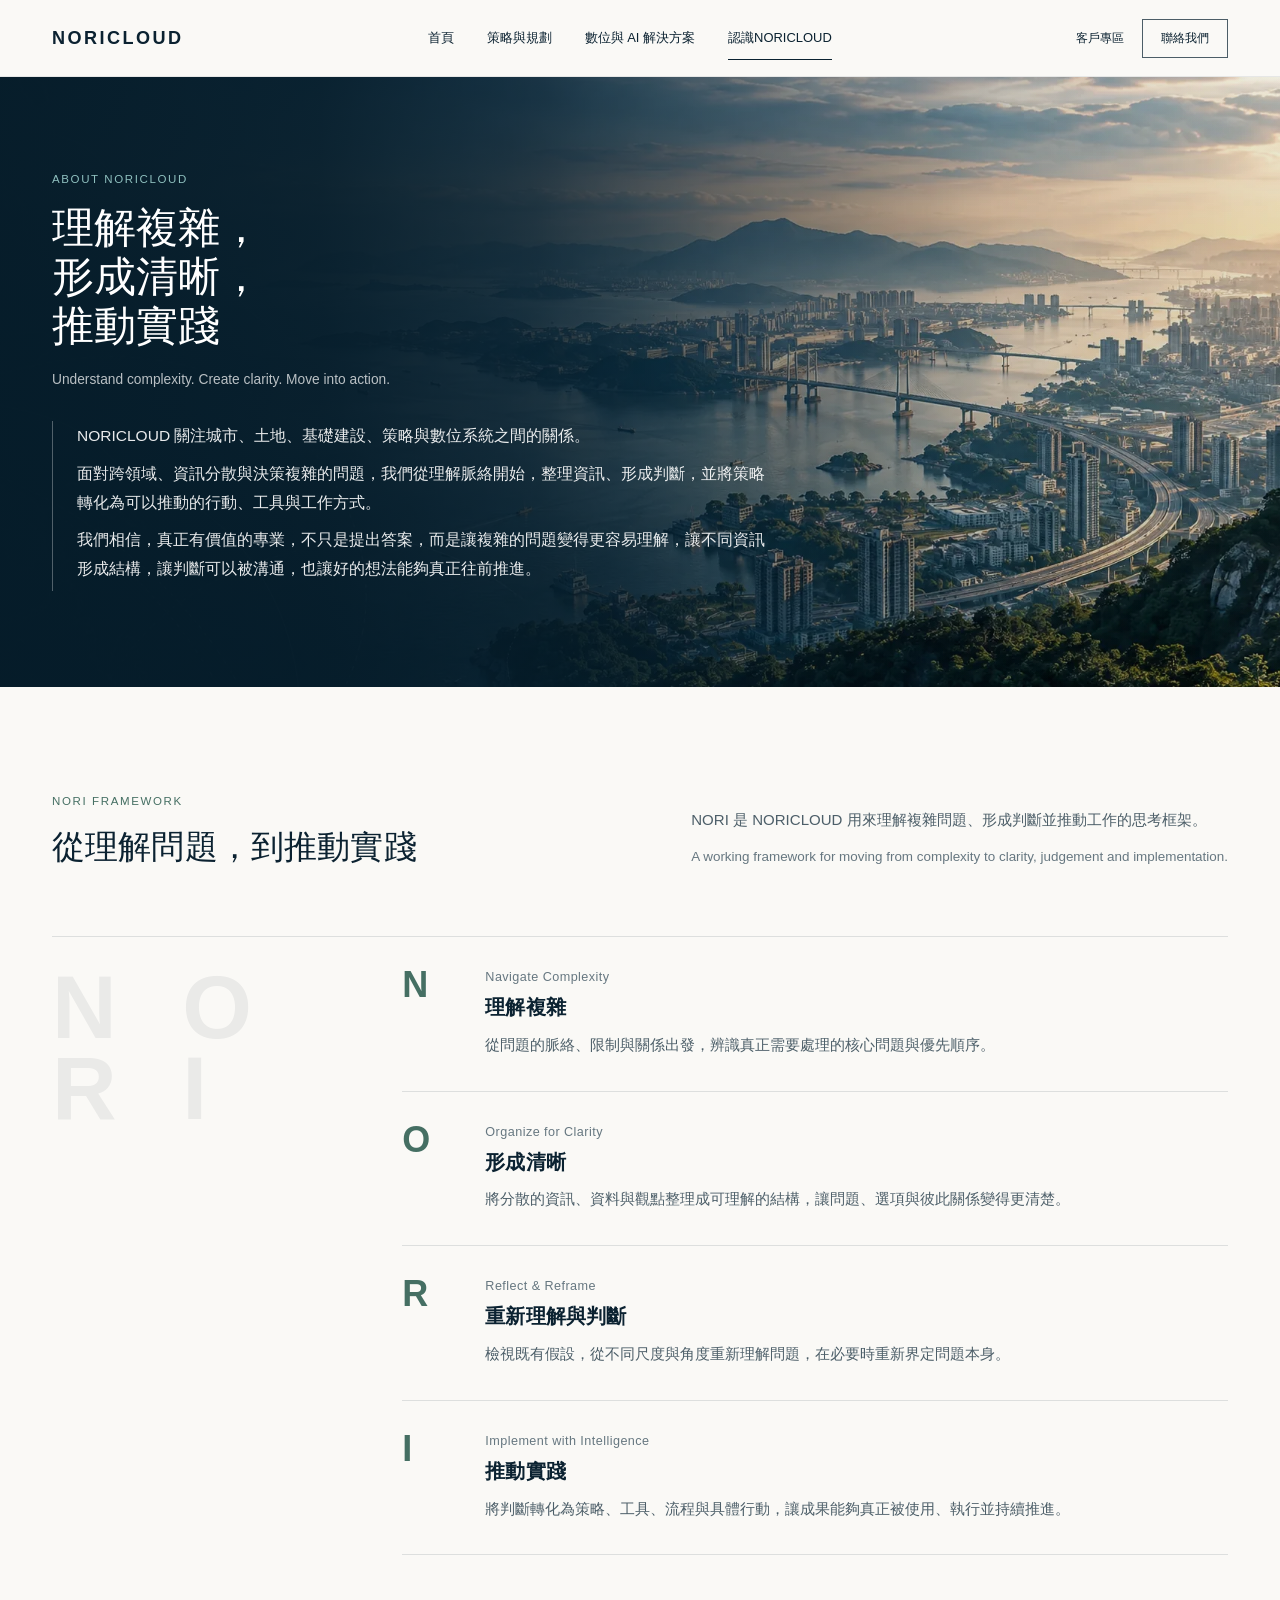
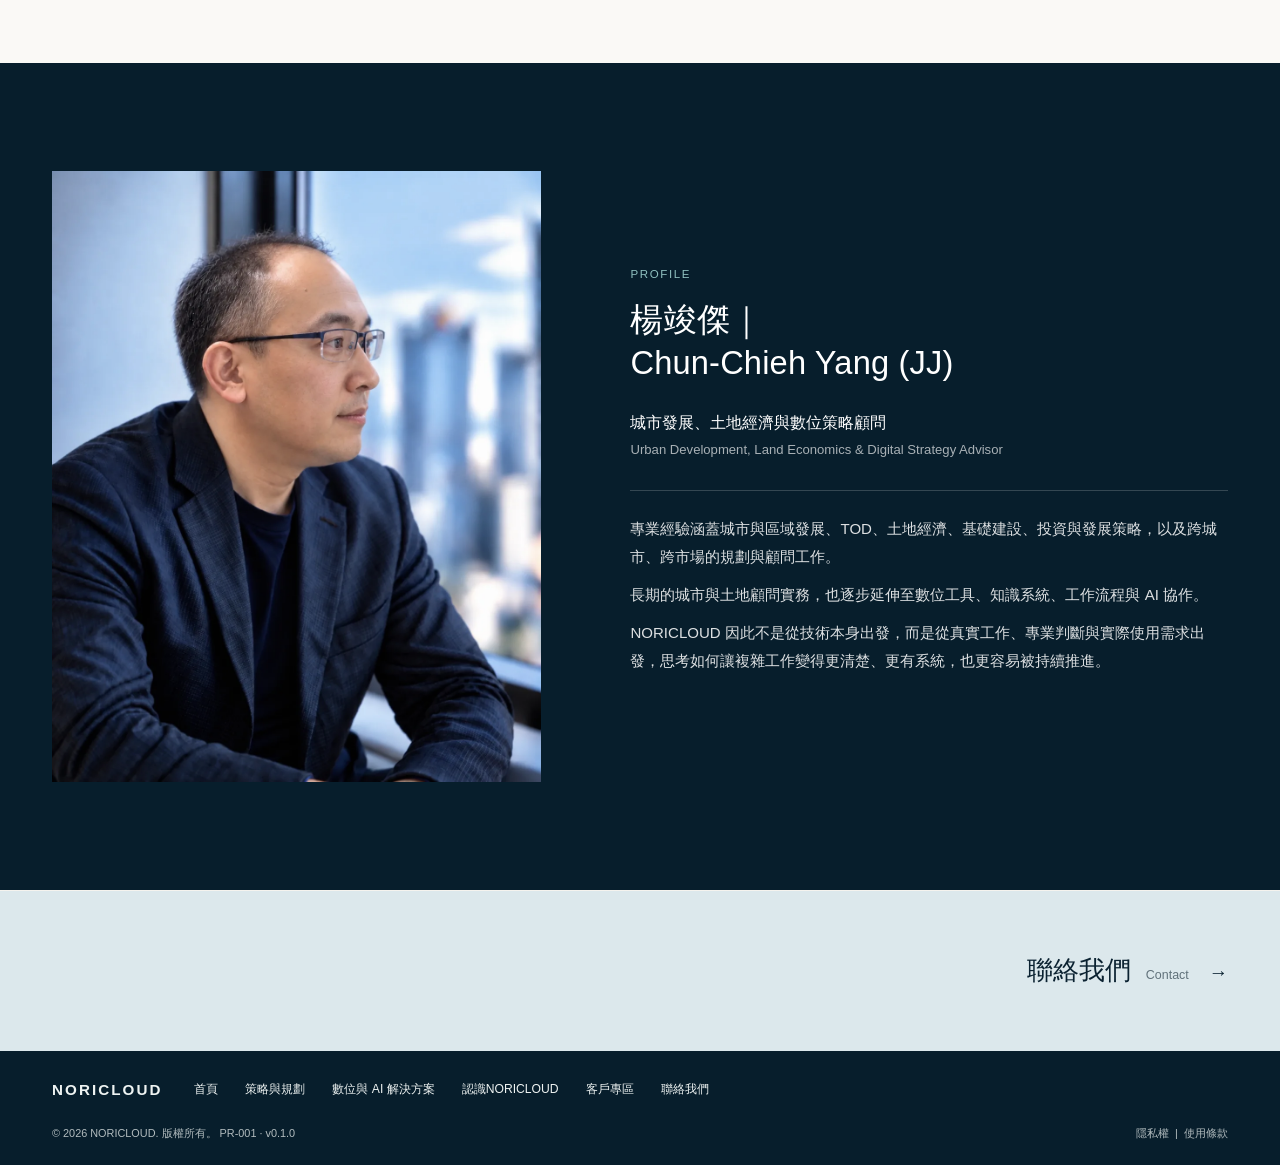
==== about/index.html @ af7c60e8 "PR-001: promote accepted preview v0.1.0-preview.3 to production v0.1.0" ====
<!DOCTYPE html>

<html lang="zh-Hant">
<head>
<meta charset="utf-8"/>
<meta content="width=device-width,initial-scale=1" name="viewport"/>
<meta content="認識 NORICLOUD — 理解複雜，形成清晰，推動實踐。" name="description"/>
<title>認識 NORICLOUD | NORICLOUD</title>
<style>
:root{
  --paper:#f5f3ee; --paper2:#faf9f6; --ink:#0b2231; --muted:#53636d;
  --navy:#071e2c; --line:rgba(11,34,49,.12); --white:#fff; --accent:#456f63; --max:1580px;
}
*{box-sizing:border-box} html{scroll-behavior:smooth}
body{margin:0;background:var(--paper);color:var(--ink);font-family:"Segoe UI","Noto Sans TC","PingFang TC","Microsoft JhengHei",Arial,sans-serif;line-height:1.65;-webkit-font-smoothing:antialiased}
a{color:inherit;text-decoration:none} img{display:block;max-width:100%}
.shell{width:min(calc(100% - 104px),var(--max));margin:auto}
.content-shell{width:min(calc(100% - 104px),var(--max));margin:auto}

/* Exact shared Home / D&A header system */
header{position:sticky;top:0;z-index:30;background:rgba(250,249,246,.97);border-bottom:1px solid rgba(11,34,49,.08);backdrop-filter:blur(14px)}
.header{height:76px;display:grid;grid-template-columns:auto 1fr auto;align-items:center;gap:40px}
.brand,.footer-brand{font-family:"Segoe UI","Noto Sans TC","Microsoft JhengHei",Arial,sans-serif;letter-spacing:.12em;font-weight:700}
.brand{font-size:1.13rem;line-height:1;letter-spacing:.135em}
.mainnav{justify-self:center;display:flex;gap:33px;font:400 .81rem "Segoe UI","Noto Sans TC","Microsoft JhengHei",Arial,sans-serif}
.mainnav a{height:76px;display:flex;align-items:center;position:relative;white-space:nowrap}
.mainnav .active:after{content:"";position:absolute;left:0;right:0;bottom:16px;height:1px;background:var(--ink)}
.actions{display:flex;align-items:center;gap:18px;font:400 .78rem "Segoe UI","Noto Sans TC","Microsoft JhengHei",Arial,sans-serif;white-space:nowrap}
.lang-switch{display:inline-flex;align-items:center;gap:8px;color:#6f7d84}.lang-switch strong{font-weight:600;color:var(--ink)}.lang-sep{color:#9ca7ac}
.contact-button{display:inline-flex;align-items:center;justify-content:center;min-height:39px;padding:0 18px;border:1px solid rgba(11,34,49,.72);font-weight:400;transition:background .18s ease,color .18s ease}
.contact-button:hover,.contact-button:focus-visible{background:var(--ink);color:white}
.mobile-menu{display:none;justify-self:end;position:relative}.mobile-menu summary{list-style:none;cursor:pointer;font:500 .8rem "Segoe UI","Noto Sans TC","Microsoft JhengHei",Arial,sans-serif;color:var(--ink)}.mobile-menu summary::-webkit-details-marker{display:none}
.mobile-panel{position:absolute;top:34px;right:0;z-index:50;min-width:255px;display:grid;gap:13px;padding:22px 22px 20px;background:rgba(250,249,246,.99);border:1px solid rgba(11,34,49,.10);box-shadow:0 18px 42px rgba(7,30,44,.11)}
.mobile-panel a{font-size:.88rem}.mobile-language{margin-top:5px;padding-top:12px;border-top:1px solid rgba(11,34,49,.09);font-size:.78rem;color:#65747c}

/* About hero: preserved accepted V2 Home Hero asset; only shared typography/geometry alignment */
.hero{min-height:610px;position:relative;overflow:hidden;color:#fff;background:var(--navy)}
.hero-bg{position:absolute;inset:0;background:url("[data-uri]") 58% center/cover no-repeat;transform:scale(1.012)}
.hero-shade{position:absolute;inset:0;background:linear-gradient(90deg,rgba(5,27,40,.96) 0%,rgba(5,27,40,.90) 25%,rgba(5,27,40,.72) 42%,rgba(5,27,40,.38) 60%,rgba(5,27,40,.10) 78%,rgba(5,27,40,.02) 100%),linear-gradient(180deg,rgba(4,24,36,.05),rgba(4,24,36,.14))}
.hero-inner{position:relative;z-index:2;min-height:610px;width:min(calc(100% - 104px),var(--max));margin:auto;display:flex;flex-direction:column;justify-content:center;align-items:flex-start;padding:54px 0}
.kicker{margin:0 0 18px;font:500 .72rem "Segoe UI","Noto Sans TC","Microsoft JhengHei",Arial,sans-serif;letter-spacing:.14em;color:var(--accent)}
.hero .kicker,.profile .kicker{color:#8fc0bf}
.hero h1{margin:0 0 18px;max-width:790px;font-size:clamp(2.5rem,3.25vw,3.65rem);line-height:1.18;font-weight:300;letter-spacing:.002em}
.hero h1 span{display:block;white-space:nowrap}
.hero-en{margin:0 0 30px;max-width:610px;font-size:.86rem;line-height:1.7;color:rgba(255,255,255,.72)}
.hero-copy{max-width:720px;border-left:1px solid rgba(255,255,255,.30);padding-left:24px}
.hero-copy p{margin:0 0 8px;font-size:.97rem;line-height:1.88;color:rgba(255,255,255,.91)}

/* Shared inner-page scale */
.section{padding:108px 0}.nori{background:var(--paper2)}
.section-intro{display:grid;grid-template-columns:minmax(360px,.92fr) minmax(420px,1.08fr);gap:7vw;align-items:end;margin:0 0 68px}
.section-title h2,.profile-copy h2{margin:0;font:300 clamp(2rem,2.55vw,2.75rem)/1.32 "Segoe UI","Noto Sans TC","PingFang TC","Microsoft JhengHei",Arial,sans-serif;letter-spacing:.005em}
.section-note{justify-self:end;max-width:600px}.section-note p{margin:0;color:#4d5f69;font-size:.94rem;font-weight:400;line-height:1.9}.section-note .en{margin-top:10px;color:#667780;font-size:.84rem;line-height:1.72}

.nori-layout{display:grid;grid-template-columns:minmax(220px,.48fr) 1.52fr;gap:7vw;border-top:1px solid var(--line)}
.nori-word{padding-top:30px;display:grid;grid-template-columns:repeat(2,minmax(80px,1fr));align-content:start}
.nori-word span{font-size:clamp(4.2rem,7vw,7rem);font-weight:700;line-height:.9;letter-spacing:-.055em;color:rgba(11,34,49,.065)}
.nori-sequence article{display:grid;grid-template-columns:58px minmax(0,1fr);gap:25px;padding:30px 0 32px;border-bottom:1px solid var(--line)}
.nori-letter{font-size:2.25rem;line-height:1;font-weight:600;color:var(--accent);letter-spacing:-.03em}
.nori-en{margin:0 0 6px;color:#667780;font-size:.79rem;letter-spacing:.035em}.nori-content h3{margin:0 0 10px;font-size:1.22rem;line-height:1.38;font-weight:600;letter-spacing:.005em}.nori-content>p:last-child{margin:0;max-width:760px;color:#4d5f69;font-size:.94rem;line-height:1.85}


/* About-specific human credibility section, using shared navy/accent/text scale */
.profile{background:var(--navy);color:#fff}
.profile-layout{display:grid;grid-template-columns:minmax(410px,.9fr) minmax(480px,1.1fr);gap:7vw;align-items:center}
.profile-photo{margin:0;position:relative;overflow:hidden;aspect-ratio:4/5;background:#d5dcde}.profile-photo img{width:100%;height:100%;object-fit:cover;object-position:52% 50%;filter:saturate(.88) contrast(.99)}
.profile-copy h2{color:#fff}.profile-founder{margin:24px 0 8px;font-size:.9rem;line-height:1.6;font-weight:600;color:#fff}.profile-founder span{margin-left:10px;font-size:.78rem;font-weight:400;color:rgba(255,255,255,.65)}.profile-role{margin:26px 0 4px;font-size:1rem;line-height:1.6;font-weight:500}.profile-role-en{margin:0 0 30px;color:rgba(255,255,255,.65);font-size:.82rem;line-height:1.6}
.profile-body{max-width:680px;padding-top:24px;border-top:1px solid rgba(255,255,255,.18)}.profile-body p{margin:0 0 10px;color:rgba(255,255,255,.86);font-size:.94rem;line-height:1.86}

.contact-strip{background:#dce8ec;padding:58px 0}.contact-strip a{display:flex;justify-content:flex-end;align-items:baseline;gap:15px;font-size:1.65rem;font-weight:300}.contact-strip a span{font-size:.78rem;color:#60717a;font-weight:400}.contact-strip a i{font-style:normal;font-size:1.2rem;margin-left:5px}

/* Exact shared Home / D&A footer system */
footer{background:var(--navy);color:#eef3f2;padding:27px 0 24px}.footer-top{display:grid;grid-template-columns:auto 1fr auto;gap:32px;align-items:center}.footer-brand{font-size:.95rem;letter-spacing:.135em}.footer-links{display:flex;flex-wrap:wrap;gap:27px;font:400 .76rem "Segoe UI","Noto Sans TC","Microsoft JhengHei",Arial,sans-serif}.footer-lang{font:400 .76rem "Segoe UI","Noto Sans TC","Microsoft JhengHei",Arial,sans-serif}.footer-bottom{margin-top:25px;display:flex;justify-content:space-between;gap:20px;font:400 .68rem "Segoe UI","Noto Sans TC","Microsoft JhengHei",Arial,sans-serif;color:rgba(238,243,242,.74)}

.reveal{opacity:0;transform:translateY(18px);transition:opacity .8s cubic-bezier(.2,.7,.2,1),transform .8s cubic-bezier(.2,.7,.2,1);will-change:opacity,transform}.reveal.is-visible{opacity:1;transform:none}@media(prefers-reduced-motion:reduce){.reveal{opacity:1!important;transform:none!important;transition:none!important}}

@media(max-width:1080px){
 .shell,.content-shell,.hero-inner{width:min(calc(100% - 54px),var(--max))}
 .mainnav,.actions{display:none}.mobile-menu{display:block}.header{grid-template-columns:auto 1fr;height:64px}
 .hero,.hero-inner{min-height:570px}.hero h1{font-size:clamp(2.45rem,5vw,3.55rem)}
 .section-intro{grid-template-columns:minmax(300px,.9fr) minmax(360px,1.1fr);gap:5vw}.section-note{justify-self:start;margin-top:0}
 .nori-layout{grid-template-columns:175px 1fr;gap:5vw}.nori-word{grid-template-columns:1fr}
 .profile-layout{grid-template-columns:minmax(320px,.8fr) 1.2fr;gap:6vw}
 .footer-top{grid-template-columns:1fr}.footer-links{gap:20px}
}
@media(max-width:760px){
 .shell,.content-shell,.hero-inner{width:min(calc(100% - 28px),var(--max))}
 .hero,.hero-inner{min-height:590px}.hero-bg{background-position:61% center}.hero-shade{background:linear-gradient(180deg,rgba(4,24,36,.08) 0 28%,rgba(4,24,36,.72) 58%,rgba(4,24,36,.96) 100%)}
 .hero-inner{justify-content:flex-end;padding:190px 0 42px}.hero h1{font-size:clamp(2.45rem,11vw,3.25rem);line-height:1.27}.hero-en{font-size:.82rem;margin-bottom:24px}.hero-copy{padding-left:17px}.hero-copy p{font-size:.93rem;line-height:1.78}
 .section{padding:82px 0}.section-intro{display:block;margin-bottom:44px}.section-note{margin-top:22px}.section-title h2,.profile-copy h2{font-size:clamp(1.85rem,8vw,2.35rem)}
 .nori-layout{display:block;border-top:0}.nori-word{display:flex;gap:14px;border-top:1px solid var(--line);padding:22px 0 18px}.nori-word span{font-size:2.8rem}.nori-sequence article{grid-template-columns:44px 1fr;gap:14px;padding:26px 0}.nori-letter{font-size:2rem}.nori-content h3{font-size:1.12rem}
 .profile-layout{display:block}.profile-photo{margin-bottom:44px}.profile-founder{margin-top:22px}.profile-role{margin-top:8px}
 .contact-strip{padding:42px 0}.contact-strip a{justify-content:flex-start;font-size:1.42rem}
 .footer-links{gap:16px 20px}.footer-bottom{flex-direction:column;gap:10px}
}


/* PR-001 shared header geometry: the Menu right edge follows the same shell on every page. */
@media (max-width:1100px){
  .shell.header{width:min(calc(100% - 54px),1580px);height:64px;grid-template-columns:auto 1fr;gap:16px}
  .shell.header .mainnav,.shell.header .actions{display:none}
  .shell.header .mobile-menu{display:block;justify-self:end}
  .shell.header .mobile-menu summary{display:block;padding:0;border:0;font:500 .8rem/1.2 "Segoe UI","Noto Sans TC","Microsoft JhengHei",Arial,sans-serif;color:#0b2231}
}
@media (max-width:760px){
  .shell.header{width:min(calc(100% - 28px),1580px)}
}

/* About mobile Hero: controlled line breaks and a centered, concise image caption. */
.hero-brief,.mobile-about-intro{display:none}
@media (max-width:760px){
  .hero,.hero-inner{min-height:clamp(590px,calc(100svh - 64px),720px)}
  .hero-inner{justify-content:center;padding:38px 0 42px}
  .hero-shade{background:linear-gradient(180deg,rgba(4,24,36,.28) 0%,rgba(4,24,36,.58) 48%,rgba(4,24,36,.85) 100%)}
  .hero h1{font-size:clamp(2.12rem,9.4vw,2.8rem);line-height:1.26;letter-spacing:0;margin-bottom:16px}
  .hero h1 span{display:block;white-space:nowrap}
  .hero h1 .desktop-break{display:none}
  .hero .kicker{margin-bottom:17px}
  .hero-en{margin-bottom:20px;max-width:320px}
  .hero-copy{display:none}
  .hero-brief{display:block;max-width:30ch;margin:0;padding-left:16px;border-left:1px solid rgba(255,255,255,.4);font-size:.92rem;line-height:1.7;color:rgba(255,255,255,.9)}
  .mobile-about-intro{display:block;background:var(--paper);padding:44px 0 54px}
  .mobile-about-intro p{margin:0 0 17px;color:#435661;font-size:.94rem;line-height:1.86}
  .mobile-about-intro p:last-child{margin-bottom:0}
}
</style>
</head>
<body>
<header>
<div class="shell header">
<a class="brand" href="/">NORICLOUD</a>
<nav aria-label="主要導覽" class="mainnav">
<a href="/">首頁</a>
<a href="/strategy-planning/">策略與規劃</a>
<a href="/digital-ai/">數位與 AI 解決方案</a>
<a class="active" href="/about/">認識NORICLOUD</a>
</nav>
<div class="actions">

<a data-preview-pending="client-login" href="#" title="Client Portal — preview target pending">客戶專區</a>
<a class="contact-button" href="/contact/">聯絡我們</a>
</div>
<details class="mobile-menu">
<summary>Menu</summary>
<nav aria-label="行動版導覽" class="mobile-panel">
<a href="/">首頁</a>
<a href="/strategy-planning/">策略與規劃</a>
<a href="/digital-ai/">數位與 AI 解決方案</a>
<a href="/about/">認識NORICLOUD</a>
<a data-preview-pending="client-login" href="#" title="Client Portal — preview target pending">客戶專區</a>
<a href="/contact/">聯絡我們</a>

</nav>
</details>
</div>
</header>
<main id="top">
<section class="hero">
<div aria-hidden="true" class="hero-bg"></div>
<div aria-hidden="true" class="hero-shade"></div>
<div class="hero-inner">
<p class="kicker">ABOUT NORICLOUD</p>
<h1><span>理解複雜，</span><span>形成清晰，</span><span>推動實踐</span></h1>
<p class="hero-en">Understand complexity. Create clarity. Move into action.</p>
<p class="hero-brief">從理解脈絡開始，讓複雜的問題形成可以推動的方向。</p>
<div class="hero-copy">
<p>NORICLOUD 關注城市、土地、基礎建設、策略與數位系統之間的關係。</p>
<p>面對跨領域、資訊分散與決策複雜的問題，我們從理解脈絡開始，整理資訊、形成判斷，並將策略轉化為可以推動的行動、工具與工作方式。</p>
<p>我們相信，真正有價值的專業，不只是提出答案，而是讓複雜的問題變得更容易理解，讓不同資訊形成結構，讓判斷可以被溝通，也讓好的想法能夠真正往前推進。</p>
</div>
</div>
</section>
<section class="mobile-about-intro" aria-label="認識 NORICLOUD 的介紹">
<div class="content-shell">
<p>NORICLOUD 關注城市、土地、基礎建設、策略與數位系統之間的關係。</p>
<p>面對跨領域、資訊分散與決策複雜的問題，我們從理解脈絡開始，整理資訊、形成判斷，並將策略轉化為可以推動的行動、工具與工作方式。</p>
<p>我們相信，真正有價值的專業，不只是提出答案，而是讓複雜的問題變得更容易理解，讓不同資訊形成結構，讓判斷可以被溝通，也讓好的想法能夠真正往前推進。</p>
</div>
</section>
<section aria-labelledby="nori-title" class="nori section reveal">
<div class="content-shell">
<div class="section-intro">
<div class="section-title">
<p class="kicker">NORI FRAMEWORK</p>
<h2 id="nori-title">從理解問題，到推動實踐</h2>
</div>
<div class="section-note">
<p>NORI 是 NORICLOUD 用來理解複雜問題、形成判斷並推動工作的思考框架。</p>
<p class="en">A working framework for moving from complexity to clarity, judgement and implementation.</p>
</div>
</div>
<div class="nori-layout">
<div aria-hidden="true" class="nori-word"><span>N</span><span>O</span><span>R</span><span>I</span></div>
<div class="nori-sequence">
<article><div class="nori-letter">N</div><div class="nori-content"><p class="nori-en">Navigate Complexity</p><h3>理解複雜</h3><p>從問題的脈絡、限制與關係出發，辨識真正需要處理的核心問題與優先順序。</p></div></article>
<article><div class="nori-letter">O</div><div class="nori-content"><p class="nori-en">Organize for Clarity</p><h3>形成清晰</h3><p>將分散的資訊、資料與觀點整理成可理解的結構，讓問題、選項與彼此關係變得更清楚。</p></div></article>
<article><div class="nori-letter">R</div><div class="nori-content"><p class="nori-en">Reflect &amp; Reframe</p><h3>重新理解與判斷</h3><p>檢視既有假設，從不同尺度與角度重新理解問題，在必要時重新界定問題本身。</p></div></article>
<article><div class="nori-letter">I</div><div class="nori-content"><p class="nori-en">Implement with Intelligence</p><h3>推動實踐</h3><p>將判斷轉化為策略、工具、流程與具體行動，讓成果能夠真正被使用、執行並持續推進。</p></div></article>
</div>
</div>

</div>
</section>
<section aria-labelledby="profile-title" class="profile section reveal">
<div class="content-shell profile-layout">
<figure class="profile-photo"><img alt="楊竣傑 Chun-Chieh Yang (JJ) 專業形象照" src="[data-uri]"/></figure>
<div class="profile-copy">
<p class="kicker">PROFILE</p>
<h2 id="profile-title">楊竣傑｜<br/>Chun-Chieh Yang (JJ)</h2>

<p class="profile-role">城市發展、土地經濟與數位策略顧問</p>
<p class="profile-role-en">Urban Development, Land Economics &amp; Digital Strategy Advisor</p>
<div class="profile-body">
<p>專業經驗涵蓋城市與區域發展、TOD、土地經濟、基礎建設、投資與發展策略，以及跨城市、跨市場的規劃與顧問工作。</p>
<p>長期的城市與土地顧問實務，也逐步延伸至數位工具、知識系統、工作流程與 AI 協作。</p>
<p>NORICLOUD 因此不是從技術本身出發，而是從真實工作、專業判斷與實際使用需求出發，思考如何讓複雜工作變得更清楚、更有系統，也更容易被持續推進。</p>
</div>
</div>
</div>
</section>
<section aria-label="Contact" class="contact-strip reveal">
<div class="content-shell"><a href="/contact/">聯絡我們 <span>Contact</span><i>→</i></a></div>
</section>
</main>
<footer>
<div class="shell">
<div class="footer-top">
<a class="footer-brand" href="/">NORICLOUD</a>
<div class="footer-links"><a href="/">首頁</a><a href="/strategy-planning/">策略與規劃</a><a href="/digital-ai/">數位與 AI 解決方案</a><a href="/about/">認識NORICLOUD</a><a data-preview-pending="client-login" href="#" title="Client Portal — preview target pending">客戶專區</a><a href="/contact/">聯絡我們</a></div>

</div>
<div class="footer-bottom"><span>© 2026 NORICLOUD. 版權所有。 <span data-site-version>PR-001 · Preview</span></span><span><a href="/privacy/">隱私權</a> &nbsp;|&nbsp; <a href="/terms/">使用條款</a></span></div>
</div>
</footer>
<script>
const reduced=window.matchMedia('(prefers-reduced-motion: reduce)').matches;
if(!reduced && 'IntersectionObserver' in window){
  const observer=new IntersectionObserver(entries=>{entries.forEach(entry=>{if(entry.isIntersecting){entry.target.classList.add('is-visible');observer.unobserve(entry.target);}})},{threshold:.14});
  document.querySelectorAll('.reveal').forEach(el=>observer.observe(el));
}else{document.querySelectorAll('.reveal').forEach(el=>el.classList.add('is-visible'))}
</script>

<script>
(() => {
  const targets=document.querySelectorAll('[data-site-version]');
  if(!targets.length)return;
  fetch('/version.json',{cache:'no-store'})
    .then(response=>{if(!response.ok)throw new Error('version unavailable');return response.json()})
    .then(data=>{const label=(data.product_id||'PR-001')+' · '+data.version;targets.forEach(node=>{node.textContent=label})})
    .catch(()=>{});
})();
</script>
</body>
</html>
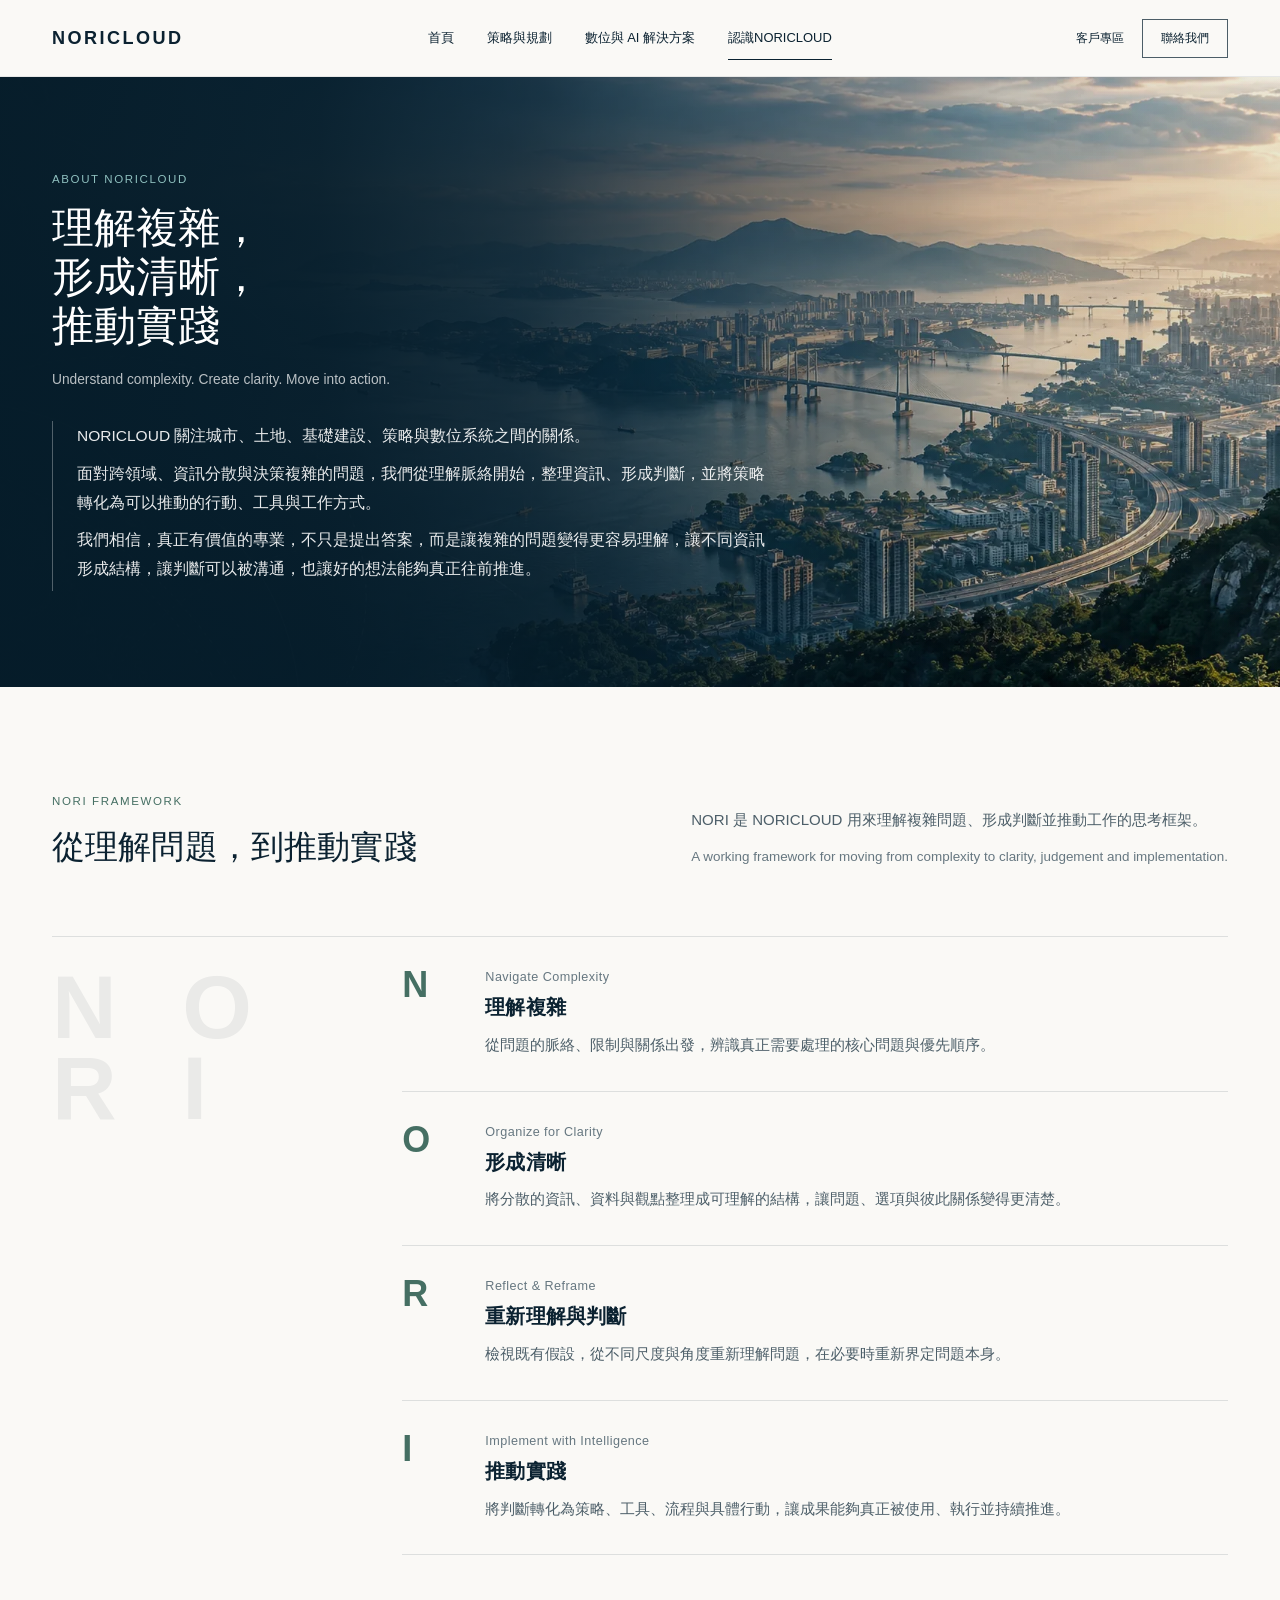
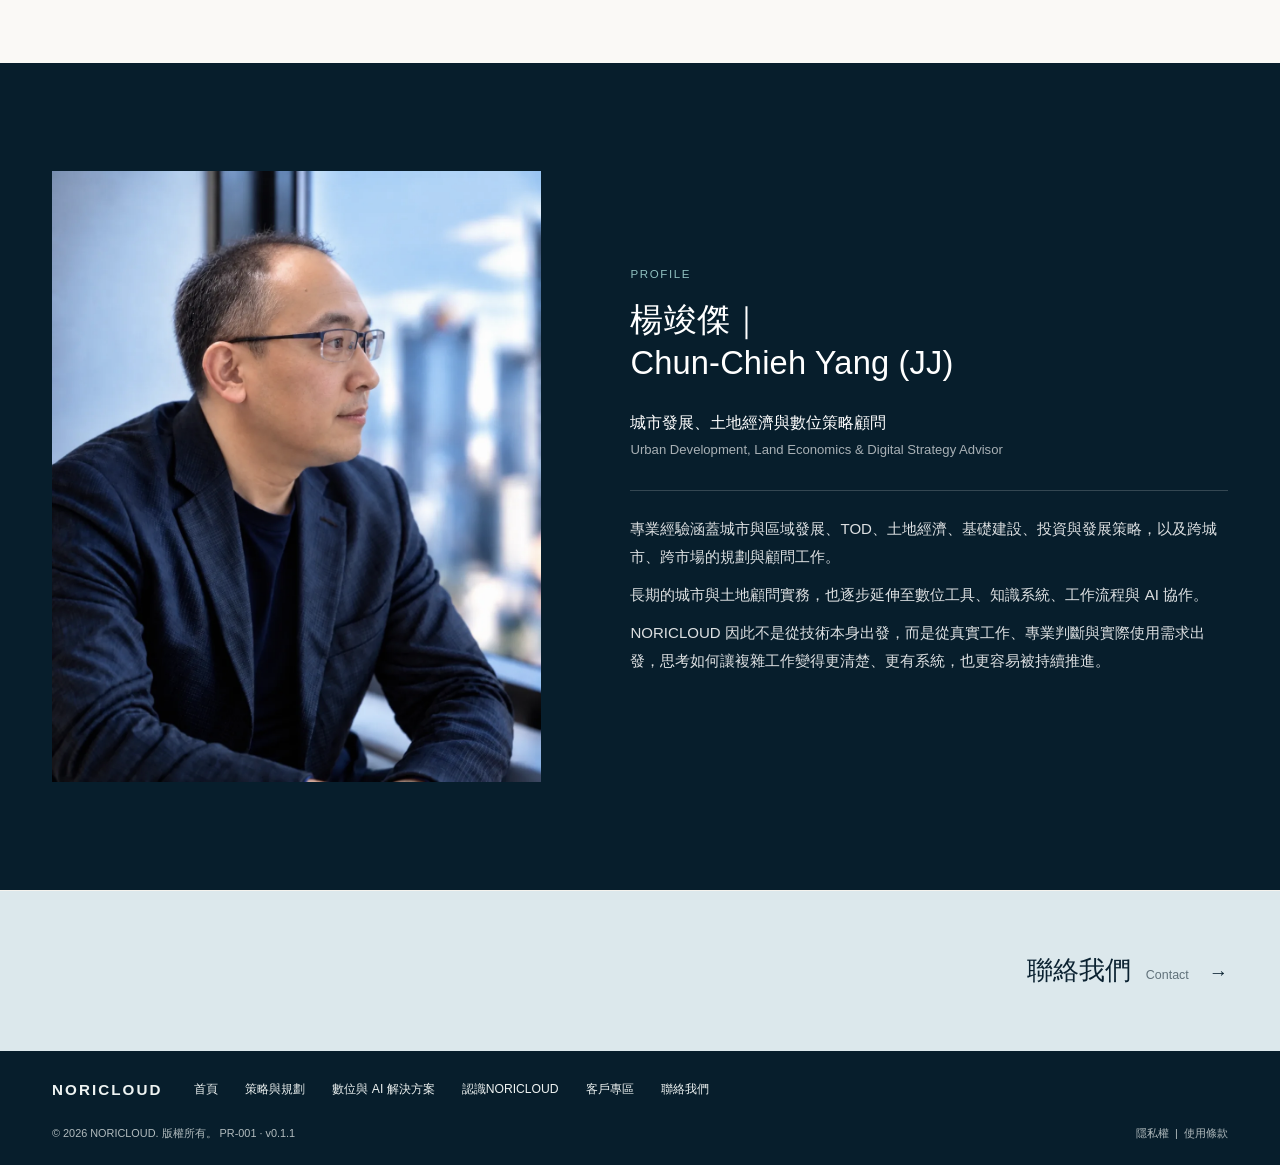
==== commit 1acd990f: "PR-001: connect Client Login to client.noricloud.net (about/index.html)" ====
--- a/about/index.html
+++ b/about/index.html
@@ -137,7 +137,7 @@
 </nav>
 <div class="actions">
 
-<a data-preview-pending="client-login" href="#" title="Client Portal — preview target pending">客戶專區</a>
+<a href="https://client.noricloud.net" title="NORICLOUD Client Portal">客戶專區</a>
 <a class="contact-button" href="/contact/">聯絡我們</a>
 </div>
 <details class="mobile-menu">
@@ -147,7 +147,7 @@
 <a href="/strategy-planning/">策略與規劃</a>
 <a href="/digital-ai/">數位與 AI 解決方案</a>
 <a href="/about/">認識NORICLOUD</a>
-<a data-preview-pending="client-login" href="#" title="Client Portal — preview target pending">客戶專區</a>
+<a href="https://client.noricloud.net" title="NORICLOUD Client Portal">客戶專區</a>
 <a href="/contact/">聯絡我們</a>
 
 </nav>
@@ -226,10 +226,10 @@
 <div class="shell">
 <div class="footer-top">
 <a class="footer-brand" href="/">NORICLOUD</a>
-<div class="footer-links"><a href="/">首頁</a><a href="/strategy-planning/">策略與規劃</a><a href="/digital-ai/">數位與 AI 解決方案</a><a href="/about/">認識NORICLOUD</a><a data-preview-pending="client-login" href="#" title="Client Portal — preview target pending">客戶專區</a><a href="/contact/">聯絡我們</a></div>
-
-</div>
-<div class="footer-bottom"><span>© 2026 NORICLOUD. 版權所有。 <span data-site-version>PR-001 · Preview</span></span><span><a href="/privacy/">隱私權</a> &nbsp;|&nbsp; <a href="/terms/">使用條款</a></span></div>
+<div class="footer-links"><a href="/">首頁</a><a href="/strategy-planning/">策略與規劃</a><a href="/digital-ai/">數位與 AI 解決方案</a><a href="/about/">認識NORICLOUD</a><a href="https://client.noricloud.net" title="NORICLOUD Client Portal">客戶專區</a><a href="/contact/">聯絡我們</a></div>
+
+</div>
+<div class="footer-bottom"><span>© 2026 NORICLOUD. 版權所有。 <span data-site-version>PR-001 · v0.1.0</span></span><span><a href="/privacy/">隱私權</a> &nbsp;|&nbsp; <a href="/terms/">使用條款</a></span></div>
 </div>
 </footer>
 <script>
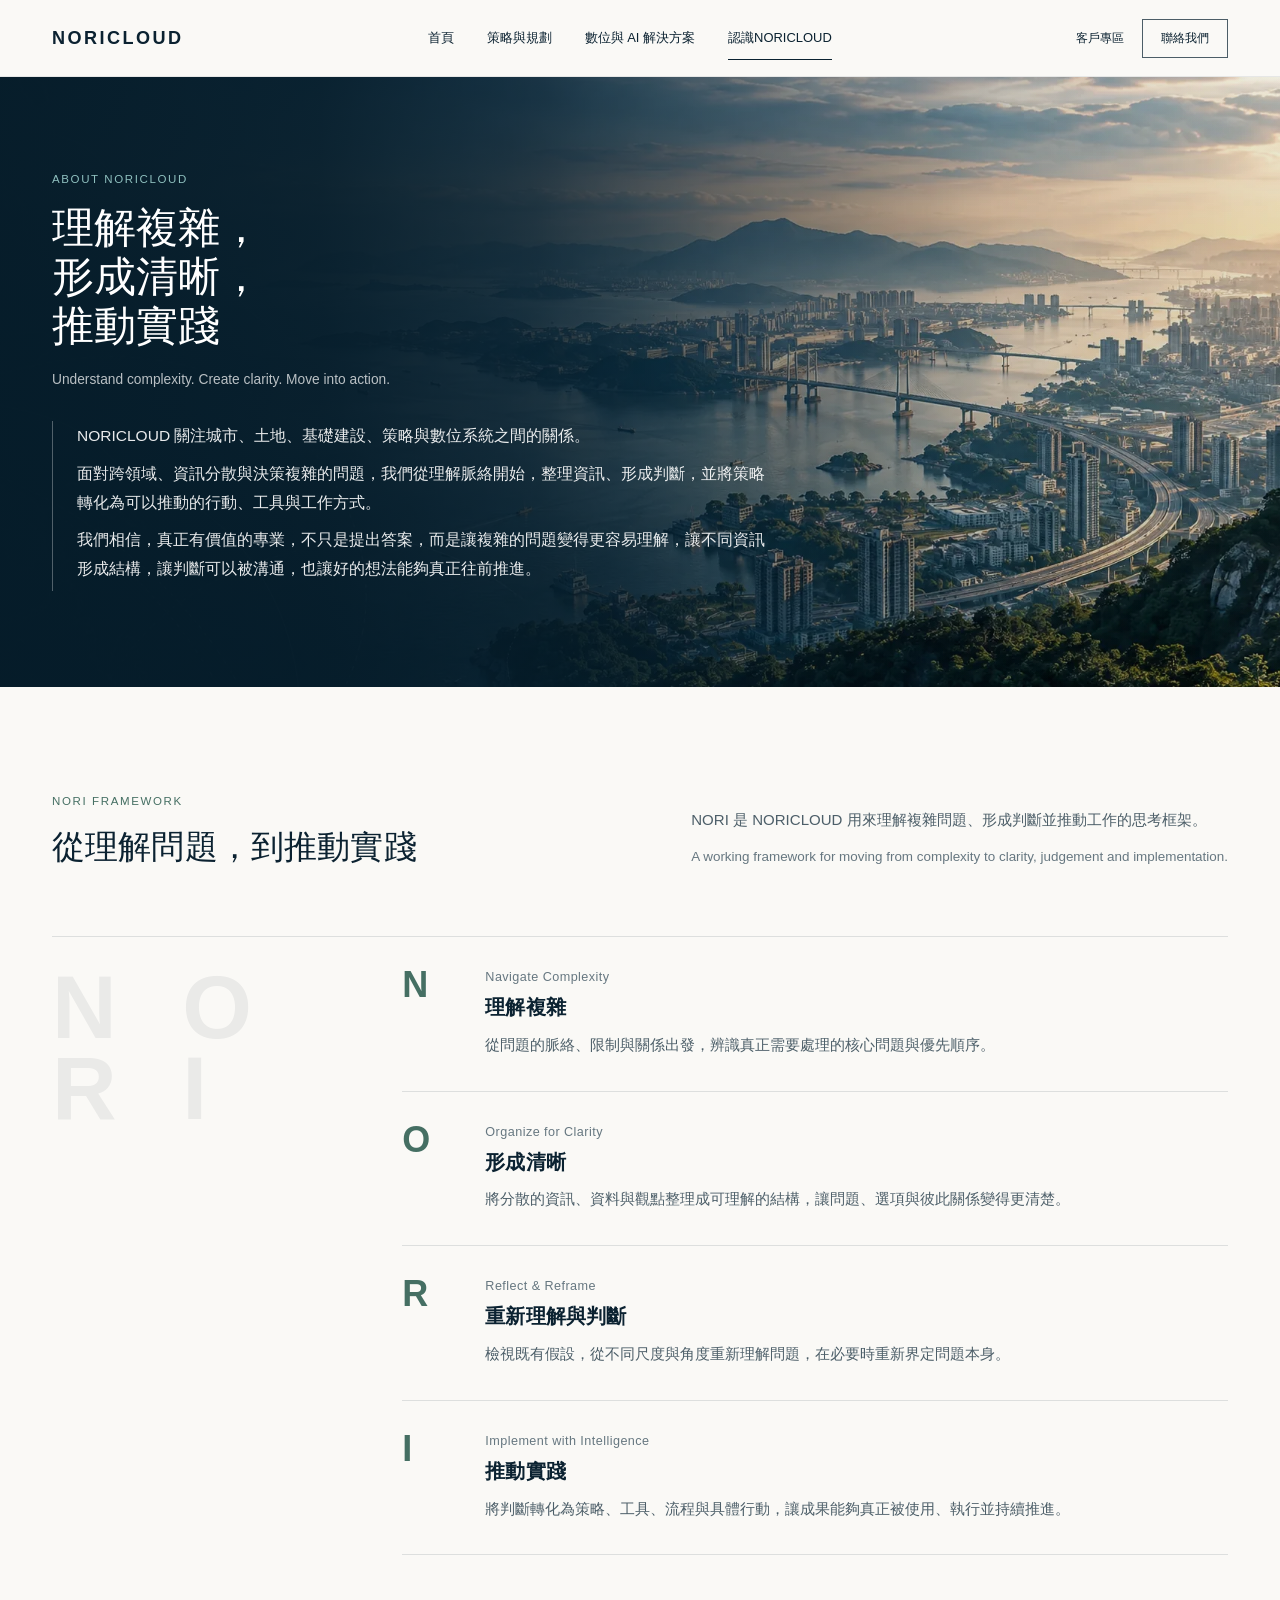
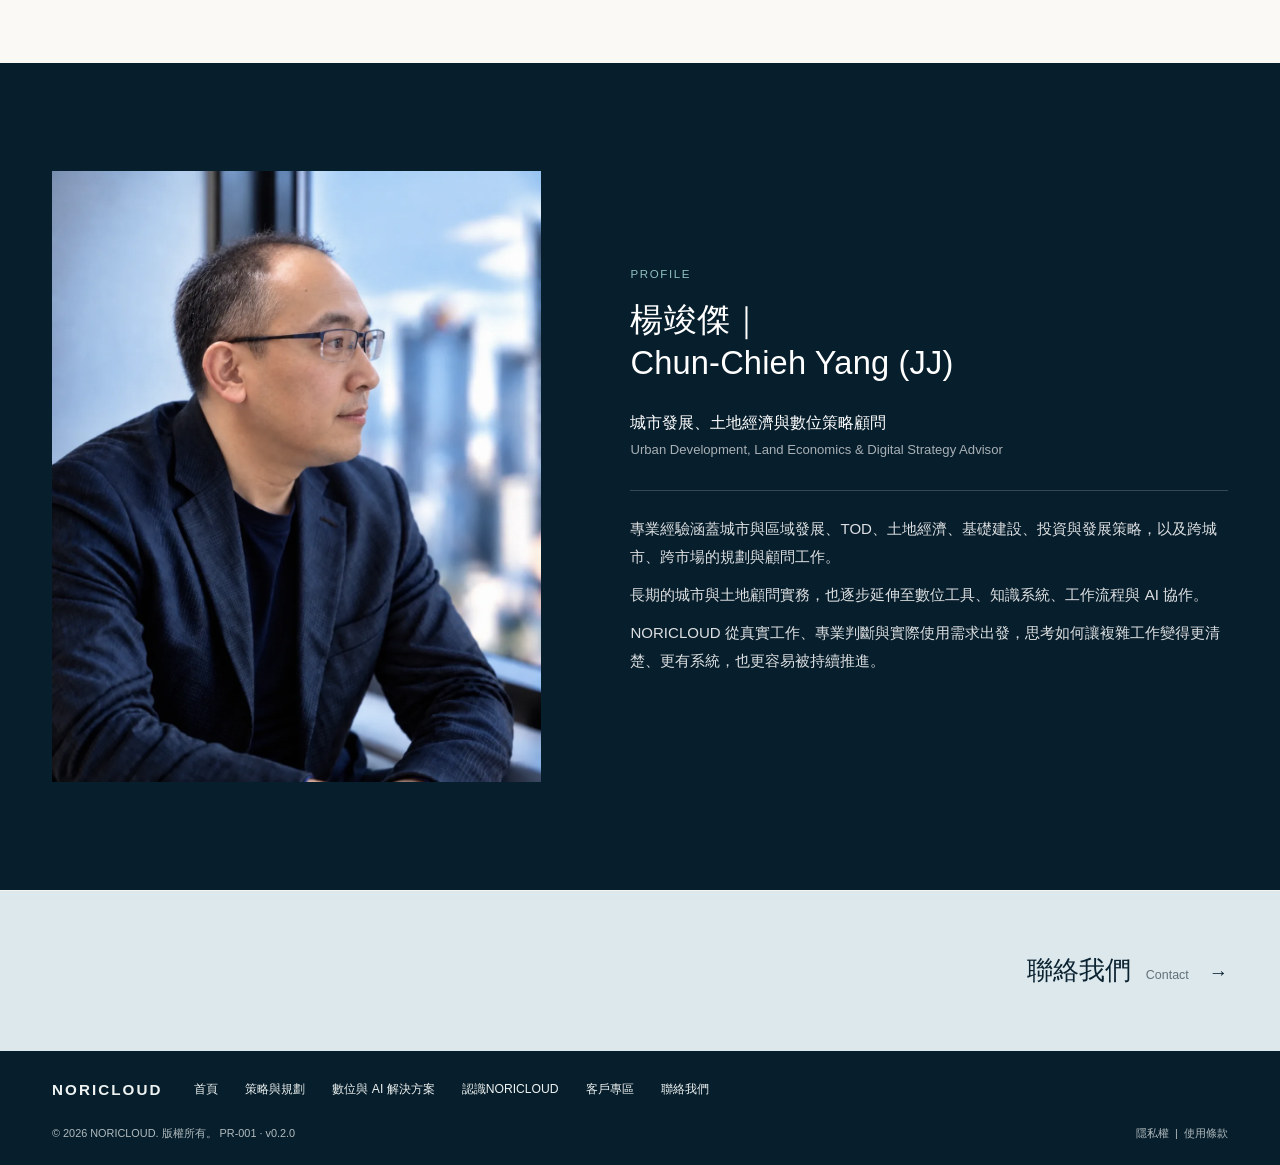
==== commit 0f0aacc2: "Refine About profile wording to positive framing" ====
--- a/about/index.html
+++ b/about/index.html
@@ -213,7 +213,7 @@
 <div class="profile-body">
 <p>專業經驗涵蓋城市與區域發展、TOD、土地經濟、基礎建設、投資與發展策略，以及跨城市、跨市場的規劃與顧問工作。</p>
 <p>長期的城市與土地顧問實務，也逐步延伸至數位工具、知識系統、工作流程與 AI 協作。</p>
-<p>NORICLOUD 因此不是從技術本身出發，而是從真實工作、專業判斷與實際使用需求出發，思考如何讓複雜工作變得更清楚、更有系統，也更容易被持續推進。</p>
+<p>NORICLOUD 從真實工作、專業判斷與實際使用需求出發，思考如何讓複雜工作變得更清楚、更有系統，也更容易被持續推進。</p>
 </div>
 </div>
 </div>
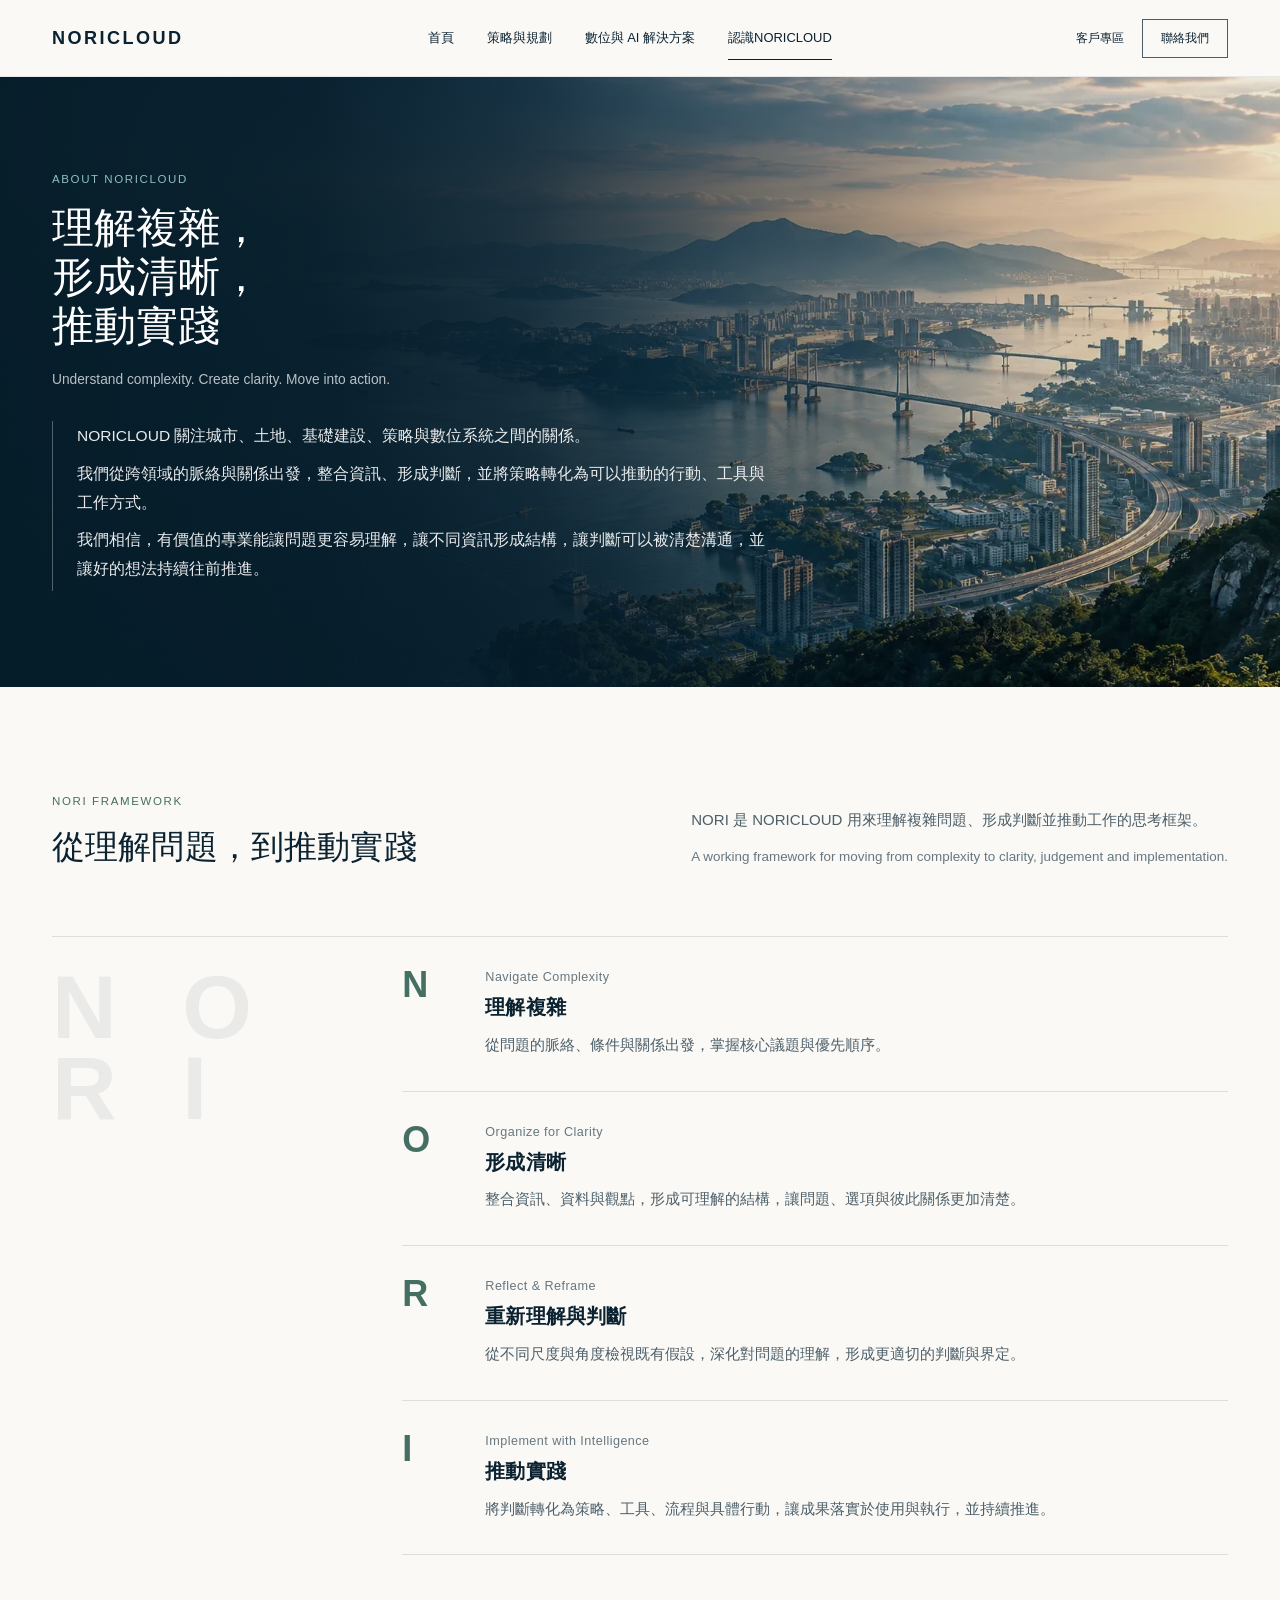
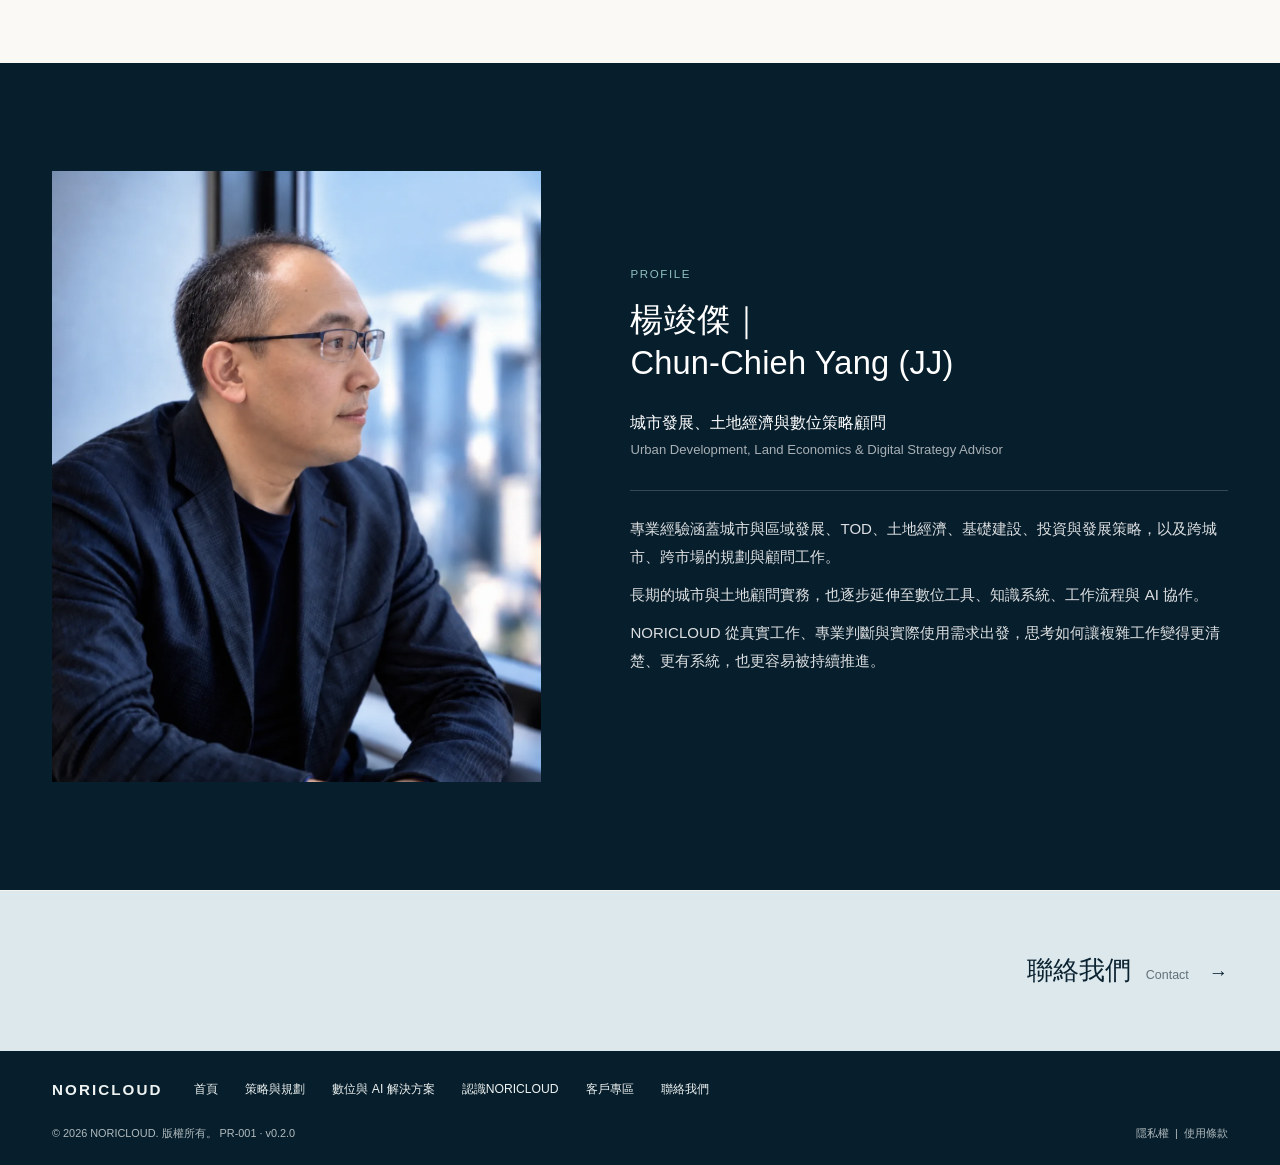
==== commit 5df81cec: "Refine About copy with positive framing" ====
--- a/about/index.html
+++ b/about/index.html
@@ -162,19 +162,19 @@
 <p class="kicker">ABOUT NORICLOUD</p>
 <h1><span>理解複雜，</span><span>形成清晰，</span><span>推動實踐</span></h1>
 <p class="hero-en">Understand complexity. Create clarity. Move into action.</p>
-<p class="hero-brief">從理解脈絡開始，讓複雜的問題形成可以推動的方向。</p>
+<p class="hero-brief">從理解脈絡開始，整合資訊、形成判斷，讓方向清楚並持續推進。</p>
 <div class="hero-copy">
 <p>NORICLOUD 關注城市、土地、基礎建設、策略與數位系統之間的關係。</p>
-<p>面對跨領域、資訊分散與決策複雜的問題，我們從理解脈絡開始，整理資訊、形成判斷，並將策略轉化為可以推動的行動、工具與工作方式。</p>
-<p>我們相信，真正有價值的專業，不只是提出答案，而是讓複雜的問題變得更容易理解，讓不同資訊形成結構，讓判斷可以被溝通，也讓好的想法能夠真正往前推進。</p>
+<p>我們從跨領域的脈絡與關係出發，整合資訊、形成判斷，並將策略轉化為可以推動的行動、工具與工作方式。</p>
+<p>我們相信，有價值的專業能讓問題更容易理解，讓不同資訊形成結構，讓判斷可以被清楚溝通，並讓好的想法持續往前推進。</p>
 </div>
 </div>
 </section>
 <section class="mobile-about-intro" aria-label="認識 NORICLOUD 的介紹">
 <div class="content-shell">
 <p>NORICLOUD 關注城市、土地、基礎建設、策略與數位系統之間的關係。</p>
-<p>面對跨領域、資訊分散與決策複雜的問題，我們從理解脈絡開始，整理資訊、形成判斷，並將策略轉化為可以推動的行動、工具與工作方式。</p>
-<p>我們相信，真正有價值的專業，不只是提出答案，而是讓複雜的問題變得更容易理解，讓不同資訊形成結構，讓判斷可以被溝通，也讓好的想法能夠真正往前推進。</p>
+<p>我們從跨領域的脈絡與關係出發，整合資訊、形成判斷，並將策略轉化為可以推動的行動、工具與工作方式。</p>
+<p>我們相信，有價值的專業能讓問題更容易理解，讓不同資訊形成結構，讓判斷可以被清楚溝通，並讓好的想法持續往前推進。</p>
 </div>
 </section>
 <section aria-labelledby="nori-title" class="nori section reveal">
@@ -192,10 +192,10 @@
 <div class="nori-layout">
 <div aria-hidden="true" class="nori-word"><span>N</span><span>O</span><span>R</span><span>I</span></div>
 <div class="nori-sequence">
-<article><div class="nori-letter">N</div><div class="nori-content"><p class="nori-en">Navigate Complexity</p><h3>理解複雜</h3><p>從問題的脈絡、限制與關係出發，辨識真正需要處理的核心問題與優先順序。</p></div></article>
-<article><div class="nori-letter">O</div><div class="nori-content"><p class="nori-en">Organize for Clarity</p><h3>形成清晰</h3><p>將分散的資訊、資料與觀點整理成可理解的結構，讓問題、選項與彼此關係變得更清楚。</p></div></article>
-<article><div class="nori-letter">R</div><div class="nori-content"><p class="nori-en">Reflect &amp; Reframe</p><h3>重新理解與判斷</h3><p>檢視既有假設，從不同尺度與角度重新理解問題，在必要時重新界定問題本身。</p></div></article>
-<article><div class="nori-letter">I</div><div class="nori-content"><p class="nori-en">Implement with Intelligence</p><h3>推動實踐</h3><p>將判斷轉化為策略、工具、流程與具體行動，讓成果能夠真正被使用、執行並持續推進。</p></div></article>
+<article><div class="nori-letter">N</div><div class="nori-content"><p class="nori-en">Navigate Complexity</p><h3>理解複雜</h3><p>從問題的脈絡、條件與關係出發，掌握核心議題與優先順序。</p></div></article>
+<article><div class="nori-letter">O</div><div class="nori-content"><p class="nori-en">Organize for Clarity</p><h3>形成清晰</h3><p>整合資訊、資料與觀點，形成可理解的結構，讓問題、選項與彼此關係更加清楚。</p></div></article>
+<article><div class="nori-letter">R</div><div class="nori-content"><p class="nori-en">Reflect &amp; Reframe</p><h3>重新理解與判斷</h3><p>從不同尺度與角度檢視既有假設，深化對問題的理解，形成更適切的判斷與界定。</p></div></article>
+<article><div class="nori-letter">I</div><div class="nori-content"><p class="nori-en">Implement with Intelligence</p><h3>推動實踐</h3><p>將判斷轉化為策略、工具、流程與具體行動，讓成果落實於使用與執行，並持續推進。</p></div></article>
 </div>
 </div>
 
